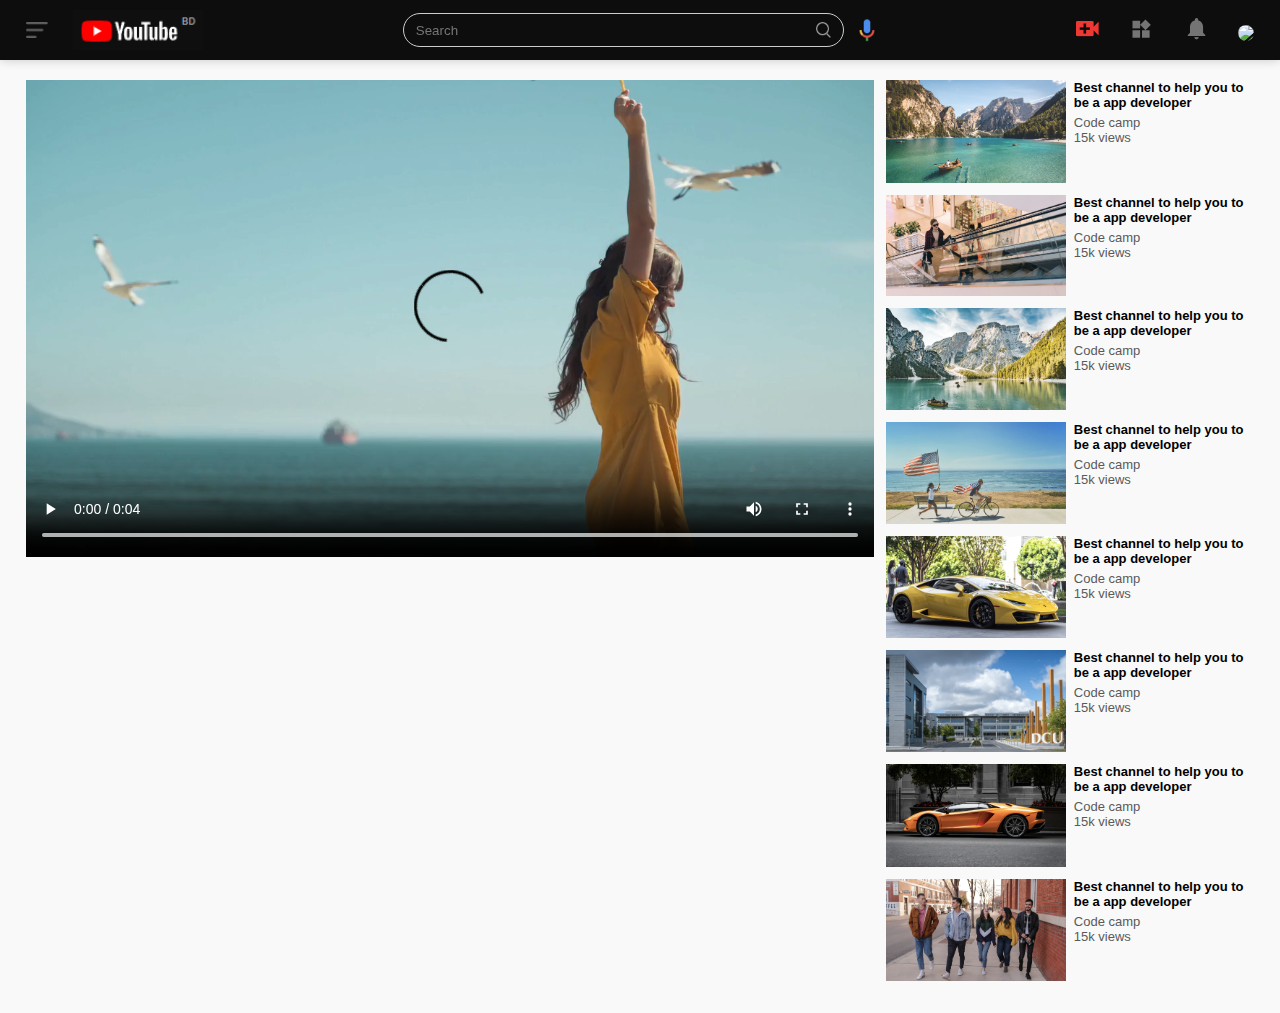
==== playvideo.html @ 8bf6c727 "videos done" ====
<!DOCTYPE html>
<html lang="en">
<head>
    <meta charset="UTF-8">
    <meta http-equiv="X-UA-Compatible" content="IE=edge">
    <meta name="viewport" content="width=device-width, initial-scale=1.0">
    <title>play video</title>
    <link rel="stylesheet" href="style.css">
</head>
<body>
    
            <!-- _________ nav _____________  -->
    <nav class="flex-div" >
        <div class="nav-left flex-div">
            <img src="images/menu.png" class="menu-icon">
            <img src="images/logo (2).png" class="logo">
        </div>
        <div class="nav-middle flex-div">
             <div class="search-box flex-div">
                  <input type="text" placeholder="Search">
                  <img src="images/search.png" alt="">
             </div>
                 <img src="images/voice-search.png" class="mic-icon">
        </div>
        <div class="nav-right">
            <img src="images/upload.png" alt="">
            <img src="images/more.png" alt="">
            <img src="images/notification.png" alt="">
            <img src="images/jack.png" class="user-icon">
        </div>
    </nav>
   <!-- _________ nav __________  -->


   <!-- _________ play video __________  -->
   <div class="container play-container ">
      <div class="row">
          <!-- left-column -->
           <div class="play-video">
           <video  controls autoplay>
               <source src="images/video.mp4" type="video/mp4" >
           </video>
           </div>
       <!-- right-column -->
           <div class="right-sidebar">

                 <div class="side-video-list">
                    <a href="" class="small-thumbnail" > <img src="images/thumbnail1.png" alt=""></a>
                     <div class="vid-info">
                         <a href="">Best channel to help you to be a app developer</a>
                        <p>Code camp</p>
                        <p>15k views </p>
                        </div>
                 </div>
                 <div class="side-video-list">
                    <a href="" class="small-thumbnail" > <img src="images/thumbnail3.png" alt=""></a>
                     <div class="vid-info">
                         <a href="">Best channel to help you to be a app developer</a>
                        <p>Code camp</p>
                        <p>15k views </p>
                        </div>
                 </div>
                 <div class="side-video-list">
                    <a href="" class="small-thumbnail" > <img src="images/thumbnail4.png" alt=""></a>
                     <div class="vid-info">
                         <a href="">Best channel to help you to be a app developer</a>
                        <p>Code camp</p>
                        <p>15k views </p>
                        </div>
                 </div>
                 <div class="side-video-list">
                    <a href="" class="small-thumbnail" > <img src="images/thumbnail2.png" alt=""></a>
                     <div class="vid-info">
                         <a href="">Best channel to help you to be a app developer</a>
                        <p>Code camp</p>
                        <p>15k views </p>
                        </div>
                 </div>
                 <div class="side-video-list">
                    <a href="" class="small-thumbnail" > <img src="images/thumbnail8.png" alt=""></a>
                     <div class="vid-info">
                         <a href="">Best channel to help you to be a app developer</a>
                        <p>Code camp</p>
                        <p>15k views </p>
                        </div>
                 </div>
                 <div class="side-video-list">
                    <a href="" class="small-thumbnail" > <img src="images/thumbnail7.png" alt=""></a>
                     <div class="vid-info">
                         <a href="">Best channel to help you to be a app developer</a>
                        <p>Code camp</p>
                        <p>15k views </p>
                        </div>
                 </div>
                 <div class="side-video-list">
                    <a href="" class="small-thumbnail" > <img src="images/thumbnail6.png" alt=""></a>
                     <div class="vid-info">
                         <a href="">Best channel to help you to be a app developer</a>
                        <p>Code camp</p>
                        <p>15k views </p>
                        </div>
                 </div>
                 <div class="side-video-list">
                    <a href="" class="small-thumbnail" > <img src="images/thumbnail5.png" alt=""></a>
                     <div class="vid-info">
                         <a href="">Best channel to help you to be a app developer</a>
                        <p>Code camp</p>
                        <p>15k views </p>
                        </div>
                 </div>

          </div>
      </div>
   </div>
   <!-- _________ play video __________  -->



</body>
</html>
---- style.css ----
*{
    margin: 0;
    padding: 0;
    box-sizing: border-box;
    font-family: 'Montserrat', sans-serif;
}
a{
    text-decoration: none;
    color: hsl(0, 0%, 35%);
}

img{
    cursor: pointer;
}


  
           /*_________ nav _________ */
.flex-div{
    display: flex;
    align-items: center;
}

nav{
    padding: 10px 2%;
    justify-content: space-between;
    box-shadow:  0 0 10px rgba(0,0,0,0.2);
    background: #0e0d0d;
    position: sticky;
    top: 0;
    z-index: 10;
}

.nav-right img{
    width: 25px;
    margin-right: 25px;
}

.nav-right .user-icon{
   width: 35px;
   border-radius: 50%;
   margin-right: 0;
}

.nav-left .menu-icon{
    width: 22px;
    margin-right: 25px;
}
.nav-left .logo{
    width: 130px;
}

.nav-middle .mic-icon{
width: 16px;
}
.nav-middle .search-box{
 border: 1px solid #ccc;
 margin-right: 15px;
 padding: 8px 12px;
 border-radius: 25px;
}
.nav-middle .search-box input{
    width: 400px;
    outline: none;
    border: none;
    background: transparent;
}
.nav-middle .search-box img{
    width: 15px;

}

  /*_________ sidebar __________ */
  
.sidebar{
    background-color: black;
    width: 15%;
    height: 100vh;
    position: fixed;
    top: 0;
    padding-left: 2%;
    padding-top: 80px;
}

.shortcut-links a{
    color: white;
    display: flex;
    align-items: center;
    margin-bottom: 20px;
    width: fit-content;
    flex-wrap: wrap;
}

.shortcut-links a img{
   width: 20px;
   margin-right: 20px;
}

.shortcut-links a:first-child{
     color: red;
}

.sidebar hr{
    border: 0;
    height: 1px;
    background: #ccc;
    width: 85%;
}

/*_________ Subscription __________ */

.subscription-list h3{
   font-size: 13px;
   margin: 20px 0;
}
.subscription-list a{
    color: white;
    display: flex;
    align-items: center;
    margin-bottom: 20px;
    width: fit-content;
    flex-wrap: wrap;
}

.subscription-list img{
    width: 25px;
    border-radius: 50%;
    margin-right: 20px;
}

.small-sidebar{
     width: 5%;
}
.small-sidebar .subscription-list a img{
    display: none;
}
.small-sidebar a p{
     display: none;
}
.small-sidebar h3{
     display: none;
}
.small-sidebar hr{
    display: none;
}
/* .small-sidebar hr{
    margin-bottom:25px;
    width: 50%;
} */


/*_________ main __________ */
.container{
    background: #f9f9f9;
    padding-right: 2%;
    padding-left: 17%;
    padding-top: 20px;
    padding-bottom: 20px;
}

.large-container{
    padding-left: 7%;
}

.banner{
    width: 100%;
}
.banner img{
    width: 100%;
    border-radius: 8px;
}

.list-container{
    display: grid;
    grid-template-columns: repeat(auto-fit,minmax(300px ,1fr));
    grid-column-gap: 16px;
    grid-row-gap: 30px;
    margin-top: 15px;

}

.video-list .thumbnail{
   width: 100%;
   border-radius: 5px;
}
.video-list img{
   width: 100%;
}
.video-list .flex-div{
  align-items: flex-start;
  margin-top: 7px;
}
.video-list .flex-div img{
    width: 35px;
 border-radius: 50%;
 margin-right: 10px;
}

.vid-info{
    color: #5a5a5a;
    font-size: 13px;
    
}
.vid-info a{
    color: #000;
    font-weight: 600;
    display: block;
    margin-bottom: 5px;
     
}


@media (max-width:900px){
    .menu-icon{
        display: none;
    }
    .sidebar{
        display: none;
    }
    .container , .large-container{
      padding-left: 5%;
      padding-right: 5%;
    }
    .nav-right img{
        display: none;
    }
    .nav-right .user-icon{
        display: block;
        width: 30px;
    }
    .nav-middle .search-box input{
      width: 100px;
    }
    .nav-middle .mic-icon{
        display: none;
    }
    .logo{
        width: 90px;
    }
}


 /*  _________ play video .html page css __________  */

  /* <!-- _________ videos __________  --> */
.play-container{
   padding-left: 2%;
}

.row{
    display: flex;
    justify-content: space-between;
    flex-wrap: wrap;
}

.play-video{
  flex-basis: 69%;
}
.right-sidebar{
    flex-basis: 30%;
}

.play-video video{
  width: 100%;
}


.side-video-list{
    display: flex;
    justify-content: space-between;
    margin-bottom: 8px;
}
.side-video-list img{
  width: 100%;
}
.side-video-list .small-thumbnail{
  flex-basis: 49%;
}
.side-video-list .vid-info{
  flex-basis: 49%;
}
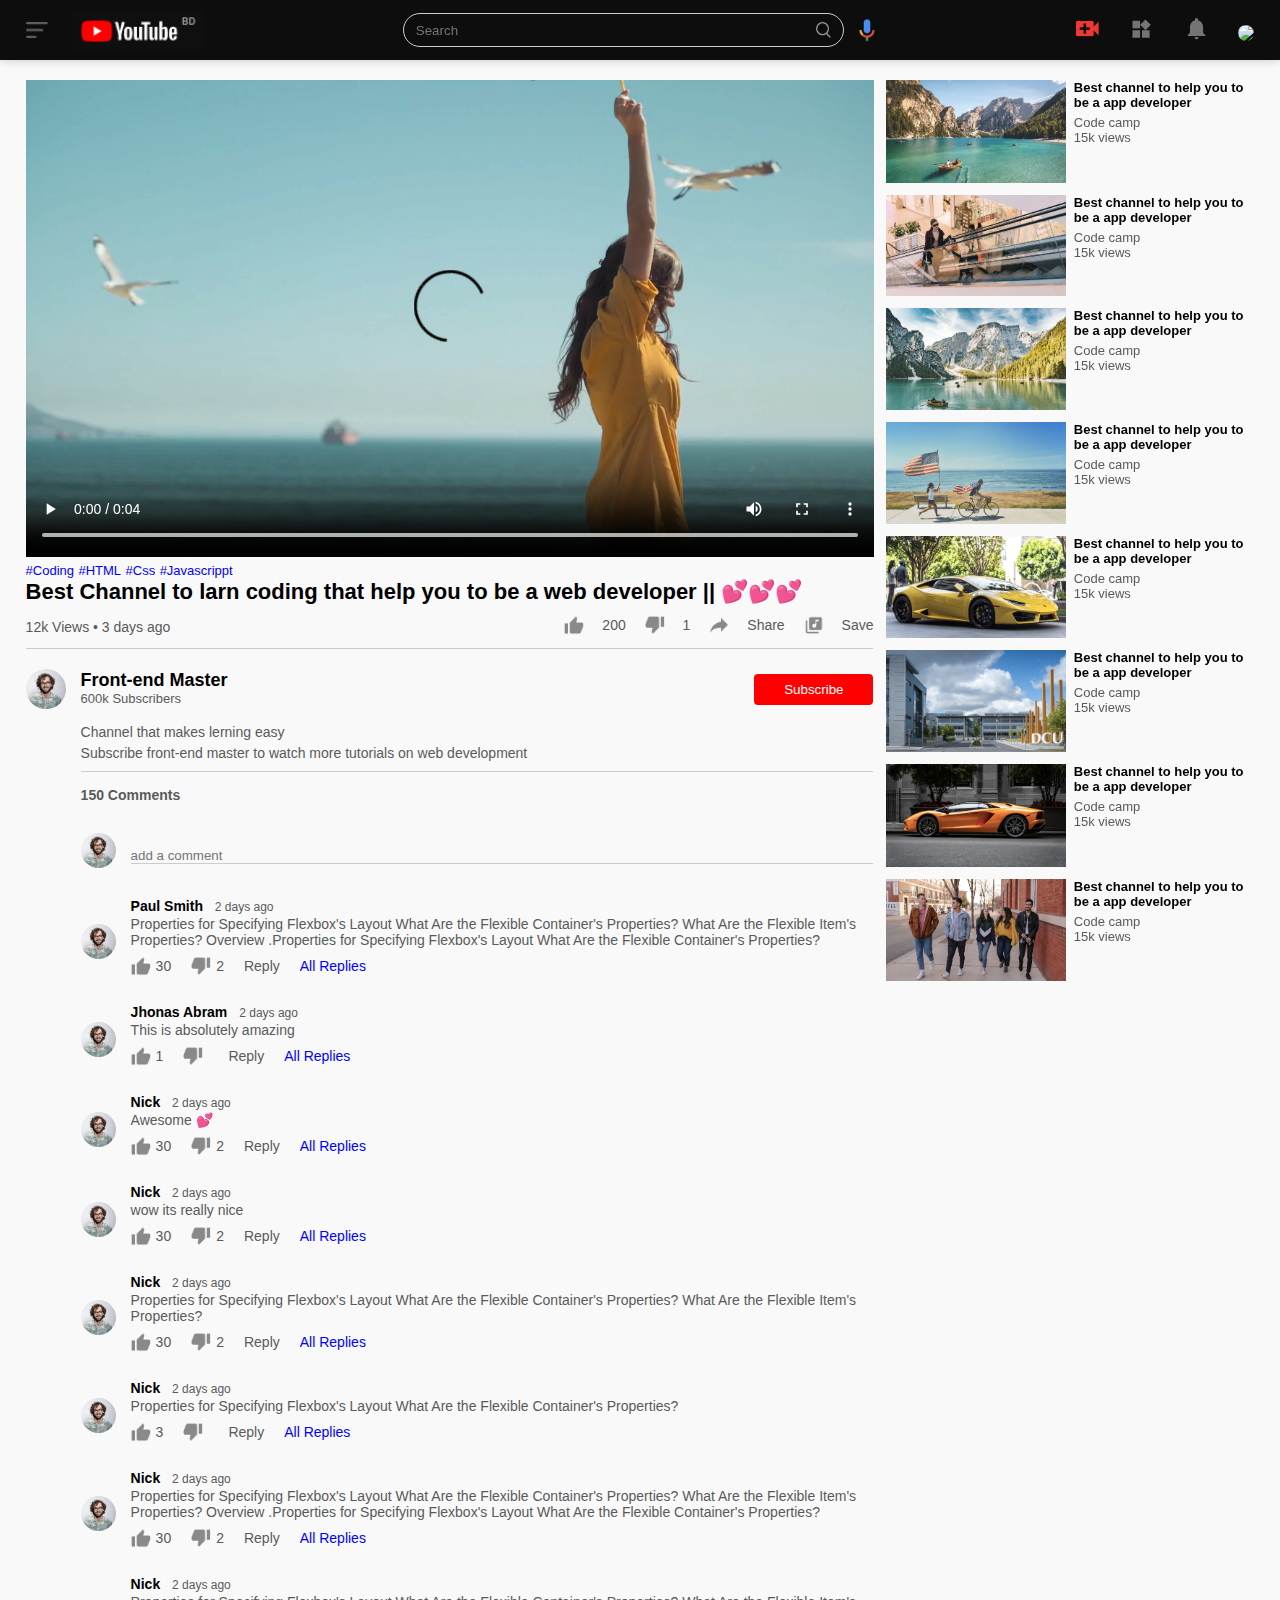
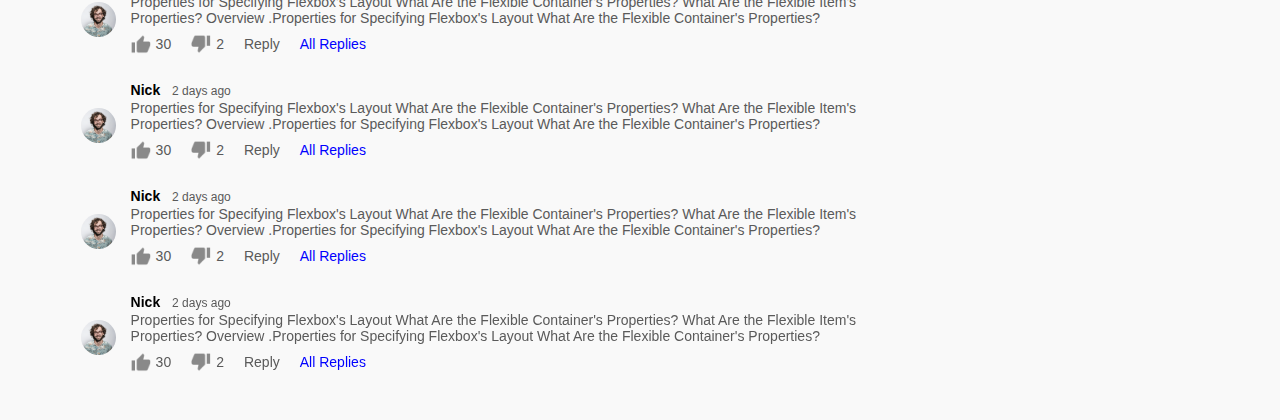
==== commit a1c2ed41: "all work done" ====
--- a/playvideo.html
+++ b/playvideo.html
@@ -37,10 +37,242 @@
       <div class="row">
           <!-- left-column -->
            <div class="play-video">
-           <video  controls autoplay>
+           <video  controls >
                <source src="images/video.mp4" type="video/mp4" >
            </video>
+           <div class="tags">
+               <a href="">#Coding</a>
+               <a href="">#HTML</a>
+               <a href="">#Css</a>
+               <a href="">#Javascrippt</a>
            </div>
+           <h3>Best Channel to larn coding that help you to be a web developer || 💕💕💕</h3>
+          <div class="play-video-info">
+              <p>12k Views &bull; 3 days ago</p>
+              <div>
+                  <a href=""><img src="images/like.png" alt="">200</a>
+                  <a href=""><img src="images/dislike.png" alt="">1</a>
+                  <a href=""><img src="images/share.png" alt="">Share</a>
+                  <a href=""><img src="images/save.png" alt="">Save</a>
+              </div>
+          </div>
+          <hr>
+          <div class="publisher">
+              <img src="images/Jack.png" alt="">
+              <div>
+                  <p>Front-end Master</p>
+                  <span>600k Subscribers</span>
+              </div>
+              <button type="button" >Subscribe</button>
+          </div>
+          <div class="vid-description">
+                <p>Channel that makes lerning easy</p>
+                <p>Subscribe front-end master to watch more tutorials on web development</p>
+                  <hr>
+                  <h4>150 Comments</h4>
+
+                  <div class="add-comment">
+                      <img src="images/Jack.png" alt="">
+                      <input type="text" placeholder="add a comment">
+                  </div>
+                    
+                  <!-- comments -->
+                  <div class="old-comment">
+                       <img src="images/Jack.png" alt="">
+                       <div>
+                           <h3>Paul Smith  <span>2 days ago</span>  </h3>
+                           <p>Properties for Specifying Flexbox's Layout
+                            What Are the Flexible Container's Properties?
+                            What Are the Flexible Item's Properties?
+                            Overview .Properties for Specifying Flexbox's Layout
+                            What Are the Flexible Container's Properties?</p>
+                            <div class="acomment-action" >
+                             <img src="images/like.png" alt="">
+                             <span>30</span>
+                             <img src="images/dislike.png" alt="">
+                             <span>2</span>
+                             <span>Reply</span>
+                             <a href="">All Replies</a>
+                            </div>
+                       </div>
+                  </div>
+                  <div class="old-comment">
+                       <img src="images/Jack.png" alt="">
+                       <div>
+                           <h3>Jhonas Abram <span>2 days ago</span>  </h3>
+                           <p>This is absolutely amazing</p>
+                            <div class="acomment-action" >
+                             <img src="images/like.png" alt="">
+                             <span>1</span>
+                             <img src="images/dislike.png" alt="">
+                             <span></span>
+                             <span>Reply</span>
+                             <a href="">All Replies</a>
+                            </div>
+                       </div>
+                  </div>
+                  <div class="old-comment">
+                       <img src="images/Jack.png" alt="">
+                       <div>
+                           <h3>Nick <span>2 days ago</span>  </h3>
+                           <p>Awesome 💕 </p>
+                            <div class="acomment-action" >
+                             <img src="images/like.png" alt="">
+                             <span>30</span>
+                             <img src="images/dislike.png" alt="">
+                             <span>2</span>
+                             <span>Reply</span>
+                             <a href="">All Replies</a>
+                            </div>
+                       </div>
+                  </div>
+                  <div class="old-comment">
+                       <img src="images/Jack.png" alt="">
+                       <div>
+                           <h3>Nick <span>2 days ago</span>  </h3>
+                           <p>wow its really nice </p>
+                            <div class="acomment-action" >
+                             <img src="images/like.png" alt="">
+                             <span>30</span>
+                             <img src="images/dislike.png" alt="">
+                             <span>2</span>
+                             <span>Reply</span>
+                             <a href="">All Replies</a>
+                            </div>
+                       </div>
+                  </div>
+                  <div class="old-comment">
+                       <img src="images/Jack.png" alt="">
+                       <div>
+                           <h3>Nick <span>2 days ago</span>  </h3>
+                           <p>Properties for Specifying Flexbox's Layout
+                            What Are the Flexible Container's Properties?
+                            What Are the Flexible Item's Properties?
+                            </p>
+                            <div class="acomment-action" >
+                             <img src="images/like.png" alt="">
+                             <span>30</span>
+                             <img src="images/dislike.png" alt="">
+                             <span>2</span>
+                             <span>Reply</span>
+                             <a href="">All Replies</a>
+                            </div>
+                       </div>
+                  </div>
+                  <div class="old-comment">
+                       <img src="images/Jack.png" alt="">
+                       <div>
+                           <h3>Nick <span>2 days ago</span>  </h3>
+                           <p>Properties for Specifying Flexbox's Layout
+                            What Are the Flexible Container's Properties?</p>
+                            <div class="acomment-action" >
+                             <img src="images/like.png" alt="">
+                             <span>3</span>
+                             <img src="images/dislike.png" alt="">
+                             <span></span>
+                             <span>Reply</span>
+                             <a href="">All Replies</a>
+                            </div>
+                       </div>
+                  </div>
+                  <div class="old-comment">
+                       <img src="images/Jack.png" alt="">
+                       <div>
+                           <h3>Nick <span>2 days ago</span>  </h3>
+                           <p>Properties for Specifying Flexbox's Layout
+                            What Are the Flexible Container's Properties?
+                            What Are the Flexible Item's Properties?
+                            Overview .Properties for Specifying Flexbox's Layout
+                            What Are the Flexible Container's Properties?</p>
+                            <div class="acomment-action" >
+                             <img src="images/like.png" alt="">
+                             <span>30</span>
+                             <img src="images/dislike.png" alt="">
+                             <span>2</span>
+                             <span>Reply</span>
+                             <a href="">All Replies</a>
+                            </div>
+                       </div>
+                  </div>
+                  <div class="old-comment">
+                       <img src="images/Jack.png" alt="">
+                       <div>
+                           <h3>Nick <span>2 days ago</span>  </h3>
+                           <p>Properties for Specifying Flexbox's Layout
+                            What Are the Flexible Container's Properties?
+                            What Are the Flexible Item's Properties?
+                            Overview .Properties for Specifying Flexbox's Layout
+                            What Are the Flexible Container's Properties?</p>
+                            <div class="acomment-action" >
+                             <img src="images/like.png" alt="">
+                             <span>30</span>
+                             <img src="images/dislike.png" alt="">
+                             <span>2</span>
+                             <span>Reply</span>
+                             <a href="">All Replies</a>
+                            </div>
+                       </div>
+                  </div>
+                  <div class="old-comment">
+                       <img src="images/Jack.png" alt="">
+                       <div>
+                           <h3>Nick <span>2 days ago</span>  </h3>
+                           <p>Properties for Specifying Flexbox's Layout
+                            What Are the Flexible Container's Properties?
+                            What Are the Flexible Item's Properties?
+                            Overview .Properties for Specifying Flexbox's Layout
+                            What Are the Flexible Container's Properties?</p>
+                            <div class="acomment-action" >
+                             <img src="images/like.png" alt="">
+                             <span>30</span>
+                             <img src="images/dislike.png" alt="">
+                             <span>2</span>
+                             <span>Reply</span>
+                             <a href="">All Replies</a>
+                            </div>
+                       </div>
+                  </div>
+                  <div class="old-comment">
+                       <img src="images/Jack.png" alt="">
+                       <div>
+                           <h3>Nick <span>2 days ago</span>  </h3>
+                           <p>Properties for Specifying Flexbox's Layout
+                            What Are the Flexible Container's Properties?
+                            What Are the Flexible Item's Properties?
+                            Overview .Properties for Specifying Flexbox's Layout
+                            What Are the Flexible Container's Properties?</p>
+                            <div class="acomment-action" >
+                             <img src="images/like.png" alt="">
+                             <span>30</span>
+                             <img src="images/dislike.png" alt="">
+                             <span>2</span>
+                             <span>Reply</span>
+                             <a href="">All Replies</a>
+                            </div>
+                       </div>
+                  </div>
+                  <div class="old-comment">
+                       <img src="images/Jack.png" alt="">
+                       <div>
+                           <h3>Nick <span>2 days ago</span>  </h3>
+                           <p>Properties for Specifying Flexbox's Layout
+                            What Are the Flexible Container's Properties?
+                            What Are the Flexible Item's Properties?
+                            Overview .Properties for Specifying Flexbox's Layout
+                            What Are the Flexible Container's Properties?</p>
+                            <div class="acomment-action" >
+                             <img src="images/like.png" alt="">
+                             <span>30</span>
+                             <img src="images/dislike.png" alt="">
+                             <span>2</span>
+                             <span>Reply</span>
+                             <a href="">All Replies</a>
+                            </div>
+                       </div>
+                  </div>
+
+            </div>
+        </div>
        <!-- right-column -->
            <div class="right-sidebar">
 
--- a/style.css
+++ b/style.css
@@ -278,4 +278,181 @@
 }
 .side-video-list .vid-info{
   flex-basis: 49%;
+}
+.play-video .tags a{
+   color: #0000ff ;
+   font-size: 13px;
+}
+.play-video h3{
+   font-weight: 600;
+   font-size: 22px;
+}
+
+
+.play-video .play-video-info{
+display: flex;
+align-items: center;
+justify-content: space-between;
+flex-wrap: wrap;
+margin-top: 10px;
+font-size: 14px;
+color: #5a5a5a;
+}
+
+.play-video .play-video-info a img{
+  width: 20px;
+  margin-right: 18px;
+}
+
+.play-video .play-video-info a{
+    display: inline-flex;
+    align-items: center;
+    margin-left: 15px;
+}
+
+.play-video hr{
+    border: 0;
+    height: 1px;
+    background-color: #ccc;
+    margin: 10px 0;
+}
+
+.publisher{
+    display: flex;
+    align-items: center;
+    margin-top: 20px;
+}
+
+.publisher div{
+    flex: 1;
+    line-height: 18px;
+}
+.publisher img{
+    width: 40px;
+    border-radius: 50%;
+    margin-right: 15px;
+}
+
+.publisher div p{
+    color: #000;
+    font-weight: 600;
+    font-size: 18px;
+}
+
+.publisher div span{
+    font-size: 13px;
+    color: #5a5a5a;
+}
+
+.publisher button{
+    background: red;
+    color: white;
+    outline: none;
+    border: none;
+    padding: 8px 30px;
+    border-radius: 4px;
+    cursor: pointer;
+}
+
+.vid-description{
+    padding-left: 55px;
+    margin: 15px 0;
+}
+.vid-description p{
+   font-size: 14px;
+   margin-bottom: 5px;
+   color: #5a5a5a;
+}
+.vid-description h4{
+   font-size: 14px;
+   color: #5a5a5a;
+   margin-top: 15px;
+}
+
+.add-comment{
+    display: flex;
+    align-items: center;
+    margin: 30px 0;
+}
+
+.add-comment img{
+    width: 35px;
+    border-radius: 50%;
+    margin-right: 15px;
+}
+
+.add-comment input{
+    border: 0;
+    outline: 0;
+    border-bottom: 1px solid #ccc;
+    width: 100%;
+    padding-top: 10px;
+    background-color: transparent;
+}
+
+.old-comment{
+    display: flex;
+    align-items: center;
+    margin: 20px 0;
+}
+
+.old-comment img{
+    width: 35px;
+    border-radius: 50%;
+    margin-right: 15px;
+}
+
+.old-comment h3{
+    font-size: 14px;
+    margin-bottom: 2px;
+
+}
+
+.old-comment h3 span{
+    font-size: 12px;
+    color: #5a5a5a;
+    font-weight: 500;
+    margin-left: 8px;
+}
+
+.old-comment .acomment-action{
+    display: flex;
+    align-items: center;
+   margin: 8px 0;
+   font-size: 14px;
+}
+
+.old-comment .acomment-action img{
+    border-radius: 0;
+    width: 20px;
+    margin-right: 5px;
+}
+
+.old-comment .acomment-action span{
+    margin-right: 20px;
+    color: #5a5a5a;
+}
+
+.old-comment .acomment-action a{
+    color: #0000ff;
+}
+
+@media(max-width:900px){
+    .play-video{
+        flex-basis: 100%;
+    }
+    .right-sidebar{
+        flex-basis: 100%;
+    }
+    .play-container{
+        padding-left: 5%;
+    }
+    .vid-description{
+        padding-left: 0;
+    }
+    .play-video .play-video-info a{
+    margin-left: 0;
+    margin-right: 15px;
+    margin-top: 15px;
+    }
 }